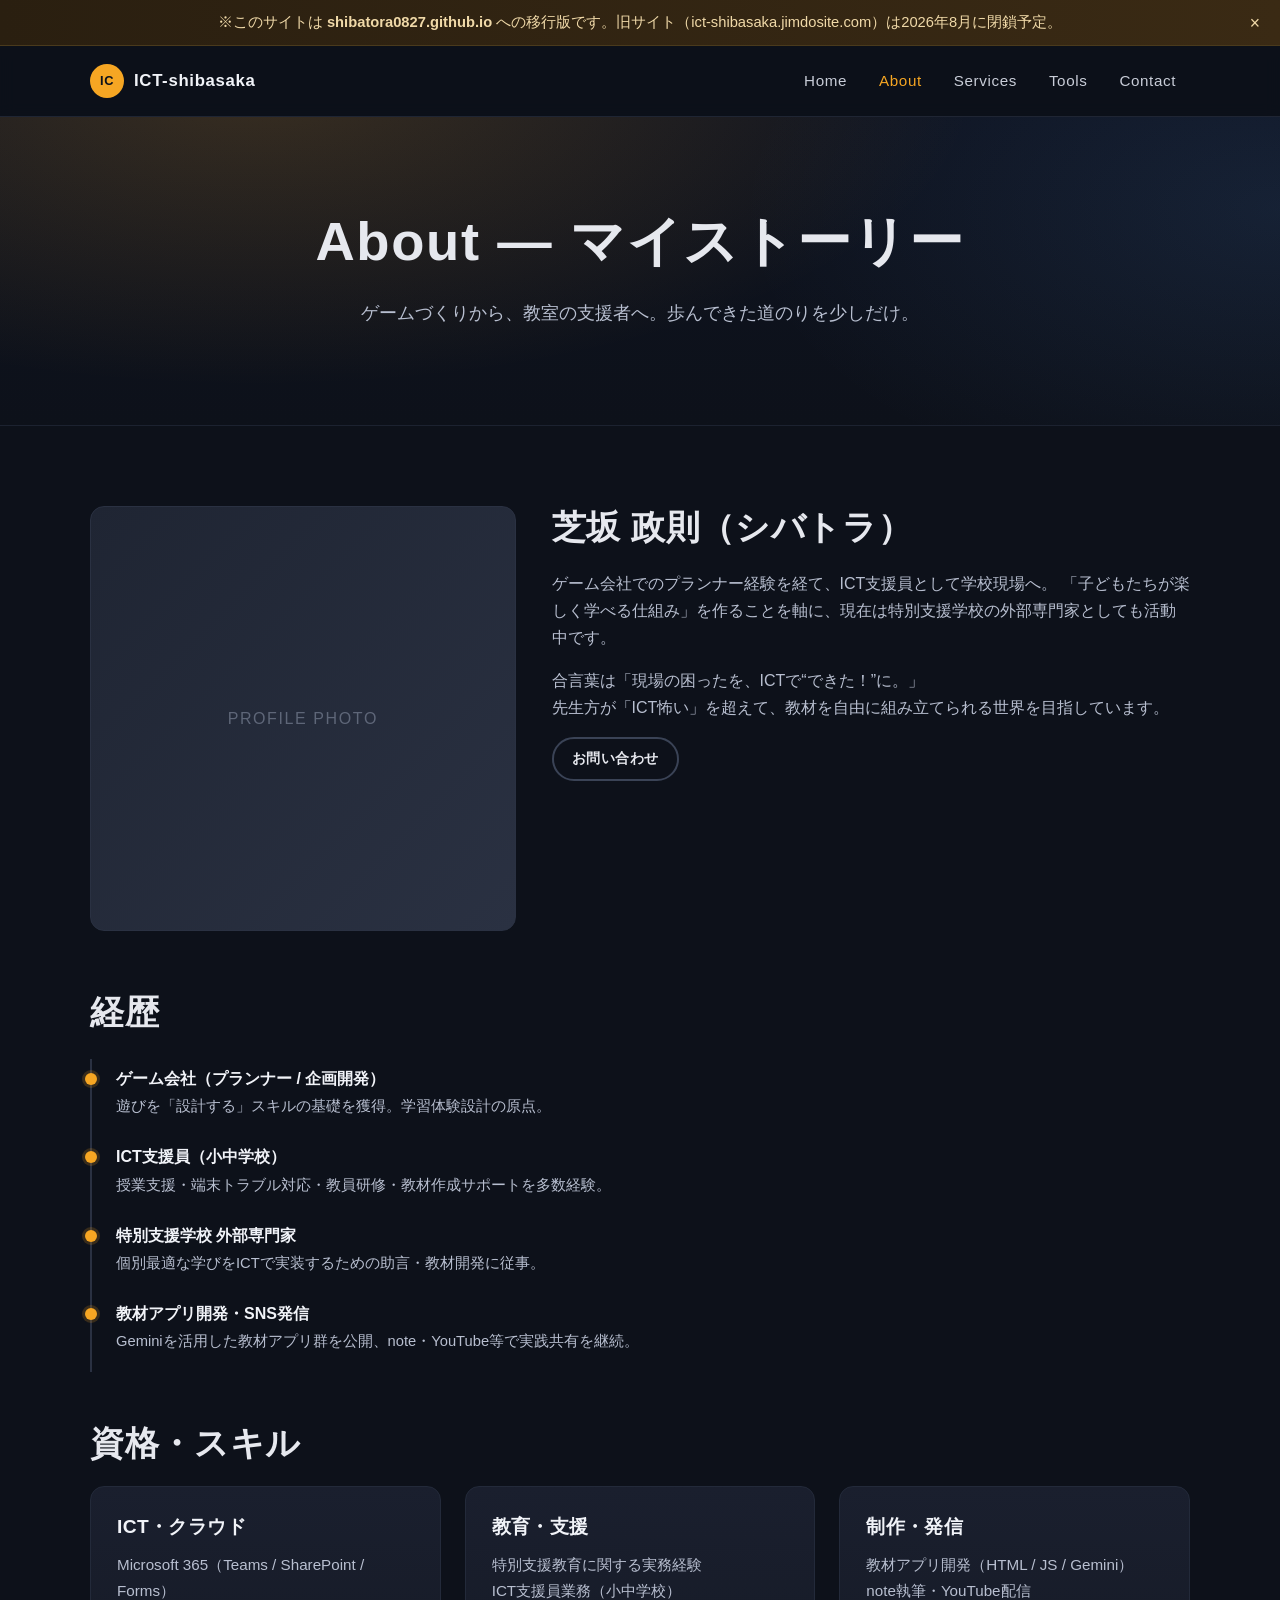
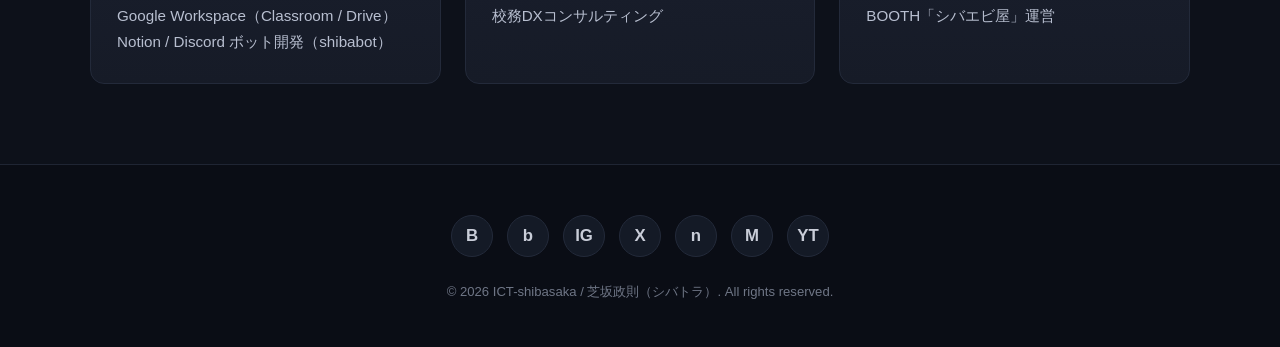
==== about.html @ a2e8f22e "Initial commit" ====
<!DOCTYPE html>
<html lang="ja">
<head>
<meta charset="UTF-8">
<meta name="viewport" content="width=device-width, initial-scale=1.0">
<meta name="description" content="芝坂政則（シバトラ）プロフィール — ゲーム会社からICT支援員、特別支援学校外部専門家へ。">
<meta name="theme-color" content="#0d111a">
<title>About — ICT-shibasaka</title>
<link rel="stylesheet" href="assets/css/main.css">
<link rel="icon" type="image/png" href="assets/images/logo.png">
</head>
<body>

<div class="migration-banner" role="region" aria-label="サイト移行のお知らせ">
  ※このサイトは <strong>shibatora0827.github.io</strong> への移行版です。旧サイト（ict-shibasaka.jimdosite.com）は2026年8月に閉鎖予定。
  <button class="migration-banner__close" aria-label="閉じる" type="button">&times;</button>
</div>

<header class="site-header">
  <div class="container site-header__inner">
    <a class="brand" href="index.html">
      <span class="brand__mark">IC</span>
      <span>ICT-shibasaka</span>
    </a>
    <button class="nav-toggle" aria-label="メニューを開く" aria-expanded="false" type="button">≡ Menu</button>
    <nav class="nav" aria-label="サイトナビゲーション">
      <a href="index.html">Home</a>
      <a href="about.html">About</a>
      <a href="services.html">Services</a>
      <a href="tools.html">Tools</a>
      <a href="contact.html">Contact</a>
    </nav>
  </div>
</header>

<main>

  <section class="hero" style="padding:90px 0 60px;">
    <div class="container hero__inner">
      <h1>About — マイストーリー</h1>
      <p class="hero__lead">ゲームづくりから、教室の支援者へ。歩んできた道のりを少しだけ。</p>
    </div>
  </section>

  <section class="section">
    <div class="container">

      <div class="profile">
        <div class="profile__photo" aria-hidden="true">
          PROFILE PHOTO
        </div>
        <div>
          <h2>芝坂 政則（シバトラ）</h2>
          <p style="color:#b8bfd0;">
            ゲーム会社でのプランナー経験を経て、ICT支援員として学校現場へ。
            「子どもたちが楽しく学べる仕組み」を作ることを軸に、現在は特別支援学校の外部専門家としても活動中です。
          </p>
          <p style="color:#b8bfd0;">
            合言葉は「現場の困ったを、ICTで“できた！”に。」<br>
            先生方が「ICT怖い」を超えて、教材を自由に組み立てられる世界を目指しています。
          </p>
          <a class="btn btn--ghost btn--small" href="contact.html">お問い合わせ</a>
        </div>
      </div>

      <h2 style="margin-top:60px;">経歴</h2>
      <ul class="timeline">
        <li>
          <strong>ゲーム会社（プランナー / 企画開発）</strong>
          <span>遊びを「設計する」スキルの基礎を獲得。学習体験設計の原点。</span>
        </li>
        <li>
          <strong>ICT支援員（小中学校）</strong>
          <span>授業支援・端末トラブル対応・教員研修・教材作成サポートを多数経験。</span>
        </li>
        <li>
          <strong>特別支援学校 外部専門家</strong>
          <span>個別最適な学びをICTで実装するための助言・教材開発に従事。</span>
        </li>
        <li>
          <strong>教材アプリ開発・SNS発信</strong>
          <span>Geminiを活用した教材アプリ群を公開、note・YouTube等で実践共有を継続。</span>
        </li>
      </ul>

      <h2 style="margin-top:50px;">資格・スキル</h2>
      <div class="features" style="margin-top:8px;">
        <article class="card">
          <h3>ICT・クラウド</h3>
          <p>Microsoft 365（Teams / SharePoint / Forms）<br>Google Workspace（Classroom / Drive）<br>Notion / Discord ボット開発（shibabot）</p>
        </article>
        <article class="card">
          <h3>教育・支援</h3>
          <p>特別支援教育に関する実務経験<br>ICT支援員業務（小中学校）<br>校務DXコンサルティング</p>
        </article>
        <article class="card">
          <h3>制作・発信</h3>
          <p>教材アプリ開発（HTML / JS / Gemini）<br>note執筆・YouTube配信<br>BOOTH「シバエビ屋」運営</p>
        </article>
      </div>

    </div>
  </section>

</main>

<footer class="site-footer">
  <div class="container">
    <div class="social" aria-label="SNSリンク">
      <a href="https://shibaebi.booth.pm/" target="_blank" rel="noopener" aria-label="BOOTH（シバエビ屋）" title="BOOTH">B</a>
      <!-- TODO: URL設定 -->
      <a href="#" aria-label="BASE" title="BASE">b</a>
      <a href="https://instagram.com/shiba_ict_support" target="_blank" rel="noopener" aria-label="Instagram" title="Instagram">IG</a>
      <a href="https://x.com/sibatora0827" target="_blank" rel="noopener" aria-label="X（旧Twitter）" title="X">X</a>
      <!-- TODO: URL設定 -->
      <a href="#" aria-label="note" title="note">n</a>
      <!-- TODO: URL設定 -->
      <a href="#" aria-label="メルカリ" title="メルカリ">M</a>
      <a href="https://www.youtube.com/channel/UCU5ggiWpP4ydXI0qMTpCrCA" target="_blank" rel="noopener" aria-label="YouTube" title="YouTube">YT</a>
    </div>
    <p class="copy">&copy; 2026 ICT-shibasaka / 芝坂政則（シバトラ）. All rights reserved.</p>
  </div>
</footer>

<script src="assets/js/main.js"></script>
</body>
</html>
---- assets/css/main.css ----
/* =========================================================
   ICT-shibasaka — main.css
   Dark theme, navy/black palette with amber accent.
   HTML5UP Solid State + Forty inspired (independent implementation).
   ========================================================= */

/* ---------- Reset & base ---------- */
*, *::before, *::after { box-sizing: border-box; }

html { scroll-behavior: smooth; }

body {
  margin: 0;
  font-family: "Helvetica Neue", "Hiragino Kaku Gothic ProN", "Yu Gothic", "Meiryo", sans-serif;
  font-size: 16px;
  line-height: 1.7;
  color: #e6e8ee;
  background: #0d111a;
  -webkit-font-smoothing: antialiased;
  text-rendering: optimizeLegibility;
}

img { max-width: 100%; height: auto; display: block; }

a { color: #f6a623; text-decoration: none; transition: color .2s ease; }
a:hover { color: #ffc56b; }

h1, h2, h3, h4 { line-height: 1.3; margin: 0 0 .6em; font-weight: 700; letter-spacing: .02em; }
h1 { font-size: clamp(1.9rem, 4.4vw, 3rem); }
h2 { font-size: clamp(1.5rem, 3.2vw, 2.1rem); }
h3 { font-size: 1.2rem; }

p { margin: 0 0 1em; }

/* ---------- Layout container ---------- */
.container {
  width: min(1100px, 92%);
  margin-inline: auto;
}

.section {
  padding: 80px 0;
}
.section--tight { padding: 48px 0; }

.section-title {
  text-align: center;
  margin-bottom: 1.4em;
}
.section-title small {
  display: block;
  color: #f6a623;
  font-size: .85rem;
  letter-spacing: .35em;
  text-transform: uppercase;
  margin-bottom: .4em;
}

/* ---------- Migration banner ---------- */
.migration-banner {
  background: linear-gradient(90deg, #2a1f10 0%, #3a2a14 100%);
  border-bottom: 1px solid #4a3a1c;
  color: #f0d9a8;
  font-size: .92rem;
  padding: 10px 16px;
  position: relative;
  text-align: center;
}
.migration-banner__close {
  position: absolute;
  right: 12px;
  top: 50%;
  transform: translateY(-50%);
  background: transparent;
  color: #f0d9a8;
  border: 0;
  font-size: 1.1rem;
  cursor: pointer;
  padding: 4px 8px;
  border-radius: 4px;
}
.migration-banner__close:hover { background: rgba(255,255,255,.08); }

/* ---------- Header / nav ---------- */
.site-header {
  position: sticky;
  top: 0;
  z-index: 50;
  background: rgba(13, 17, 26, .92);
  backdrop-filter: blur(8px);
  border-bottom: 1px solid #1f2533;
}
.site-header__inner {
  display: flex;
  align-items: center;
  justify-content: space-between;
  padding: 14px 0;
}
.brand {
  display: flex;
  align-items: center;
  gap: 10px;
  font-weight: 700;
  letter-spacing: .04em;
  color: #f1f3f8;
  font-size: 1.05rem;
}
.brand__mark {
  width: 34px; height: 34px;
  border-radius: 50%;
  background: #f6a623;
  color: #0d111a;
  display: grid;
  place-items: center;
  font-size: .8rem;
  font-weight: 800;
}
.brand:hover { color: #ffffff; }

.nav { display: flex; gap: 4px; }
.nav a {
  color: #c9cdd8;
  padding: 8px 14px;
  border-radius: 6px;
  font-size: .95rem;
  letter-spacing: .04em;
}
.nav a:hover { background: #1f2533; color: #ffffff; }
.nav a.active { color: #f6a623; }

.nav-toggle {
  display: none;
  background: transparent;
  border: 1px solid #2a3142;
  color: #e6e8ee;
  padding: 8px 12px;
  border-radius: 6px;
  cursor: pointer;
}

@media (max-width: 720px) {
  .nav {
    position: absolute;
    top: 100%;
    right: 4%;
    flex-direction: column;
    background: #141a26;
    border: 1px solid #1f2533;
    border-radius: 10px;
    padding: 8px;
    min-width: 180px;
    box-shadow: 0 12px 30px rgba(0,0,0,.4);
    display: none;
  }
  .nav.is-open { display: flex; }
  .nav-toggle { display: inline-block; }
}

/* ---------- Hero ---------- */
.hero {
  position: relative;
  padding: 120px 0 100px;
  background:
    radial-gradient(1200px 500px at 20% -10%, rgba(246,166,35,.18), transparent 60%),
    radial-gradient(900px 500px at 100% 30%, rgba(96,165,250,.10), transparent 60%),
    linear-gradient(180deg, #0e1320 0%, #0d111a 100%);
  border-bottom: 1px solid #1c2230;
}
.hero__inner {
  text-align: center;
}
.hero h1 {
  font-size: clamp(2.1rem, 5vw, 3.4rem);
  letter-spacing: .03em;
  margin-bottom: .35em;
}
.hero__lead {
  font-size: clamp(1rem, 1.6vw, 1.15rem);
  color: #b8bfd0;
  max-width: 660px;
  margin: 0 auto 2em;
}
.hero__cta {
  display: inline-flex;
  flex-wrap: wrap;
  gap: 14px;
  justify-content: center;
}

/* ---------- Buttons ---------- */
.btn {
  display: inline-block;
  padding: 12px 26px;
  border-radius: 999px;
  font-weight: 700;
  letter-spacing: .04em;
  font-size: .95rem;
  border: 2px solid transparent;
  transition: transform .15s ease, background .2s ease, color .2s ease, border-color .2s ease;
  cursor: pointer;
}
.btn--primary {
  background: #f6a623;
  color: #0d111a;
}
.btn--primary:hover { background: #ffc56b; color: #0d111a; transform: translateY(-1px); }
.btn--ghost {
  background: transparent;
  color: #e6e8ee;
  border-color: #3a4356;
}
.btn--ghost:hover { border-color: #f6a623; color: #f6a623; }
.btn--small { padding: 8px 18px; font-size: .85rem; }

/* ---------- Cards / features grid ---------- */
.features {
  display: grid;
  grid-template-columns: repeat(auto-fit, minmax(260px, 1fr));
  gap: 24px;
}
.card {
  background: linear-gradient(180deg, #1a1f2e 0%, #161b27 100%);
  border: 1px solid #232a3a;
  border-radius: 14px;
  padding: 28px 26px;
  transition: transform .2s ease, border-color .2s ease, box-shadow .2s ease;
}
.card:hover {
  transform: translateY(-3px);
  border-color: #f6a623;
  box-shadow: 0 12px 30px rgba(0,0,0,.35);
}
.card__icon {
  width: 56px; height: 56px;
  border-radius: 12px;
  background: rgba(246,166,35,.12);
  color: #f6a623;
  display: grid;
  place-items: center;
  font-size: 1.6rem;
  margin-bottom: 14px;
}
.card h3 { color: #f1f3f8; }
.card p { color: #b8bfd0; margin-bottom: 0; font-size: .95rem; }

/* ---------- Highlights ---------- */
.highlights {
  display: grid;
  grid-template-columns: repeat(auto-fit, minmax(220px, 1fr));
  gap: 18px;
  margin-top: 30px;
}
.highlight {
  background: #131826;
  border-left: 3px solid #f6a623;
  border-radius: 6px;
  padding: 18px 20px;
}
.highlight strong {
  display: block;
  font-size: 1.6rem;
  color: #f6a623;
  margin-bottom: 4px;
}
.highlight span {
  color: #b8bfd0;
  font-size: .9rem;
}

/* ---------- Profile / about ---------- */
.profile {
  display: grid;
  grid-template-columns: 1fr 1.5fr;
  gap: 36px;
  align-items: start;
}
@media (max-width: 760px) { .profile { grid-template-columns: 1fr; } }

.profile__photo {
  background: linear-gradient(135deg, #1f2533 0%, #2a3142 100%);
  border: 1px solid #2a3142;
  border-radius: 14px;
  aspect-ratio: 1 / 1;
  display: grid;
  place-items: center;
  color: #5e6678;
  font-size: 1rem;
  letter-spacing: .1em;
}

.timeline {
  list-style: none;
  padding: 0;
  margin: 1.5em 0 0;
  border-left: 2px solid #2a3142;
}
.timeline li {
  position: relative;
  padding: 6px 0 18px 24px;
}
.timeline li::before {
  content: "";
  position: absolute;
  left: -7px; top: 14px;
  width: 12px; height: 12px;
  background: #f6a623;
  border-radius: 50%;
  box-shadow: 0 0 0 3px rgba(246,166,35,.18);
}
.timeline li strong { display: block; color: #f1f3f8; }
.timeline li span { color: #b8bfd0; font-size: .92rem; }

/* ---------- Services ---------- */
.service-block {
  display: grid;
  grid-template-columns: 1fr 2fr;
  gap: 28px;
  background: #131826;
  border: 1px solid #232a3a;
  border-radius: 14px;
  padding: 28px;
  margin-bottom: 22px;
}
@media (max-width: 760px) { .service-block { grid-template-columns: 1fr; } }
.service-block h3 { color: #f6a623; margin-bottom: .4em; }
.service-block ul { padding-left: 1.2em; color: #c9cdd8; }
.service-block li { margin: 4px 0; }

.price-tag {
  display: inline-block;
  background: rgba(246,166,35,.12);
  color: #f6a623;
  padding: 4px 12px;
  border-radius: 999px;
  font-size: .85rem;
  font-weight: 700;
  margin-top: 8px;
}

/* ---------- Contact form ---------- */
.contact-form {
  display: grid;
  gap: 14px;
  max-width: 620px;
  margin-inline: auto;
}
.contact-form label {
  display: block;
  color: #c9cdd8;
  font-size: .9rem;
  margin-bottom: 6px;
}
.contact-form input,
.contact-form textarea {
  width: 100%;
  background: #131826;
  border: 1px solid #2a3142;
  border-radius: 8px;
  color: #e6e8ee;
  padding: 12px 14px;
  font-family: inherit;
  font-size: .98rem;
  transition: border-color .15s ease, box-shadow .15s ease;
}
.contact-form input:focus,
.contact-form textarea:focus {
  outline: none;
  border-color: #f6a623;
  box-shadow: 0 0 0 3px rgba(246,166,35,.18);
}
.contact-form textarea { min-height: 160px; resize: vertical; }
.contact-form .btn { justify-self: start; }

.contact-alt {
  text-align: center;
  margin-top: 32px;
  color: #b8bfd0;
  font-size: .92rem;
}

/* ---------- Footer ---------- */
.site-footer {
  background: #0a0d15;
  border-top: 1px solid #1f2533;
  padding: 50px 0 30px;
  color: #98a0b0;
  font-size: .9rem;
  text-align: center;
}
.social {
  display: flex;
  justify-content: center;
  gap: 14px;
  margin-bottom: 24px;
  flex-wrap: wrap;
}
.social a {
  width: 42px; height: 42px;
  border-radius: 50%;
  background: #141a26;
  border: 1px solid #232a3a;
  color: #c9cdd8;
  display: grid;
  place-items: center;
  font-size: 1.05rem;
  font-weight: 700;
  transition: all .2s ease;
}
.social a:hover {
  background: #f6a623;
  color: #0d111a;
  border-color: #f6a623;
  transform: translateY(-2px);
}
.site-footer .copy {
  color: #6f7686;
  font-size: .82rem;
}

/* ---------- Utility ---------- */
.text-center { text-align: center; }
.mt-2 { margin-top: 1.2em; }
.mt-3 { margin-top: 2em; }
.is-hidden { display: none !important; }
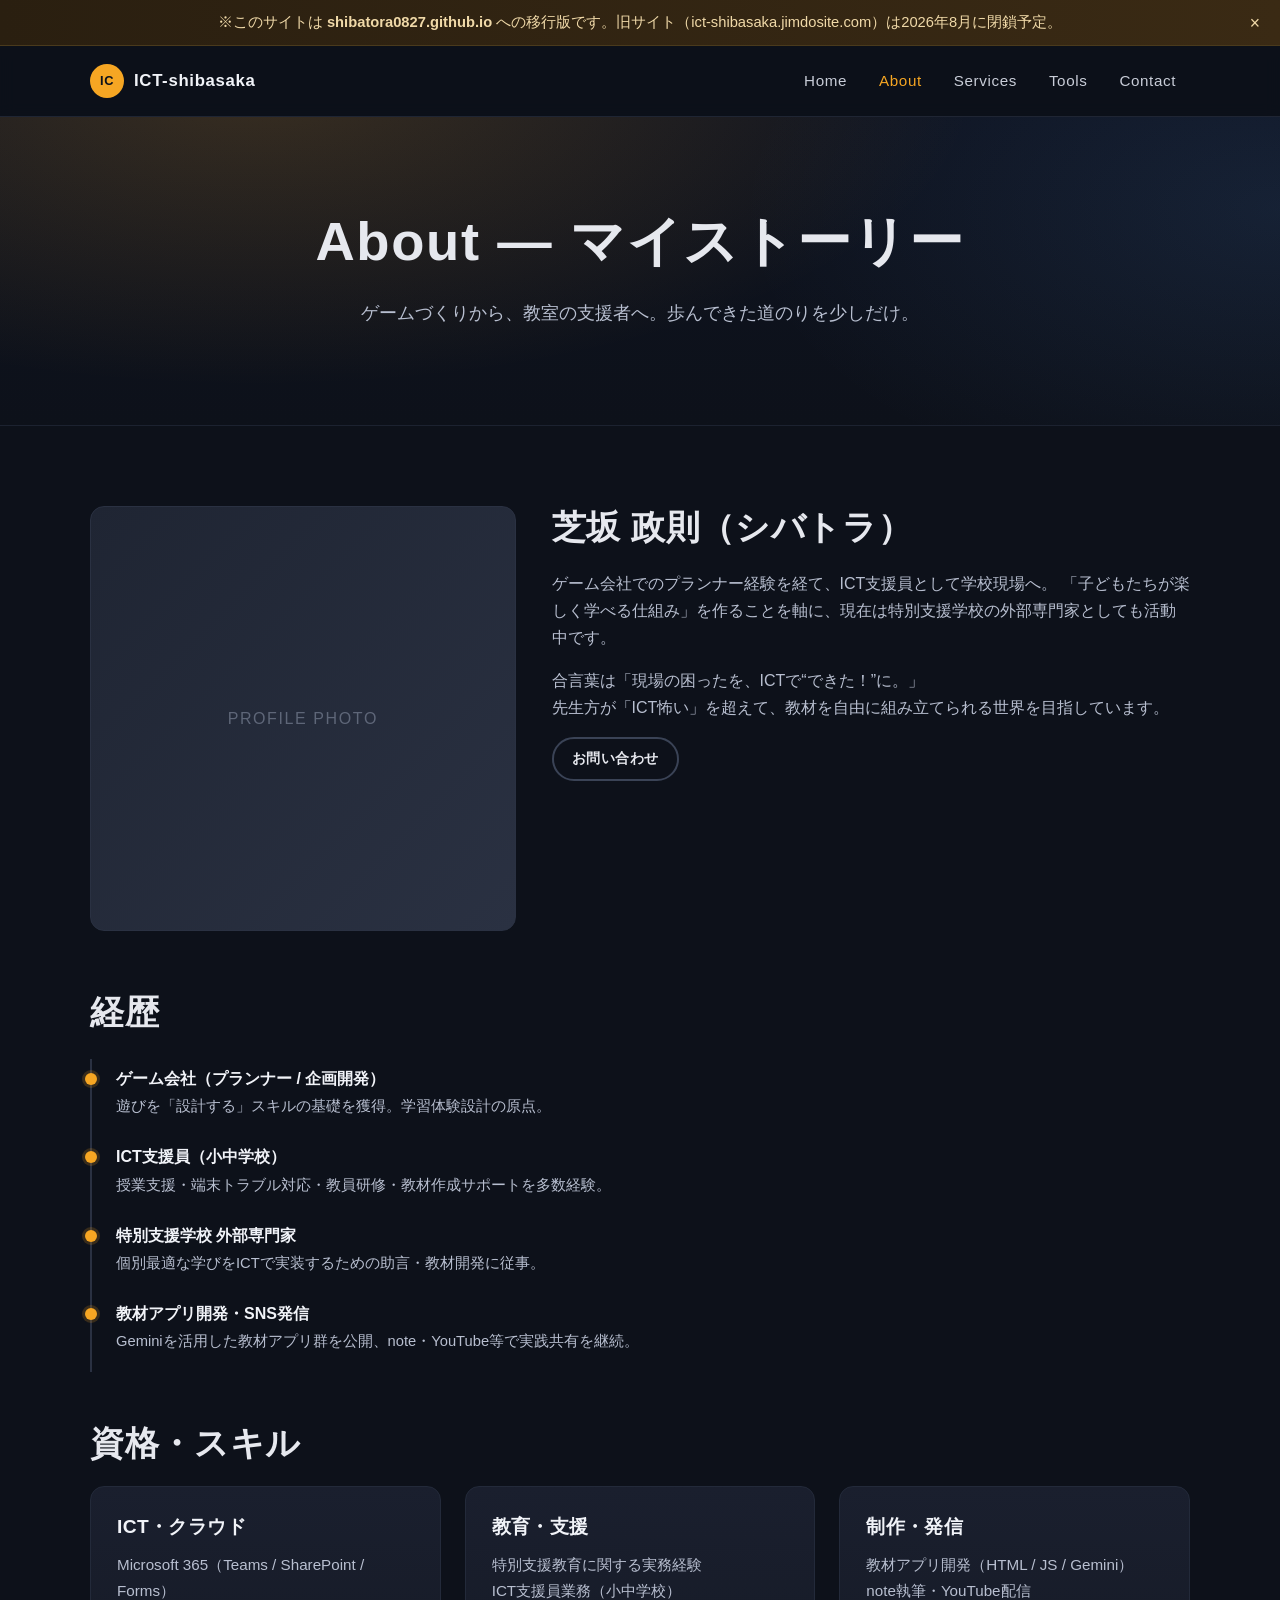
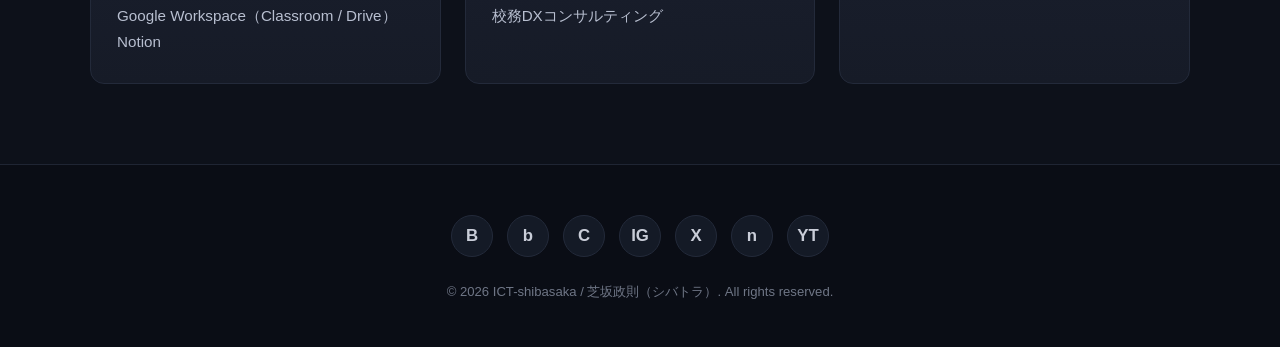
==== commit 51744abc: "chore: shibabot/シバエビ屋運営の言及と自作ソフトウェアセクションを削除、SNS／販売チャネルリンク（note・BASE・ココナラ等）を整備" ====
--- a/about.html
+++ b/about.html
@@ -87,7 +87,7 @@
       <div class="features" style="margin-top:8px;">
         <article class="card">
           <h3>ICT・クラウド</h3>
-          <p>Microsoft 365（Teams / SharePoint / Forms）<br>Google Workspace（Classroom / Drive）<br>Notion / Discord ボット開発（shibabot）</p>
+          <p>Microsoft 365（Teams / SharePoint / Forms）<br>Google Workspace（Classroom / Drive）<br>Notion</p>
         </article>
         <article class="card">
           <h3>教育・支援</h3>
@@ -95,7 +95,7 @@
         </article>
         <article class="card">
           <h3>制作・発信</h3>
-          <p>教材アプリ開発（HTML / JS / Gemini）<br>note執筆・YouTube配信<br>BOOTH「シバエビ屋」運営</p>
+          <p>教材アプリ開発（HTML / JS / Gemini）<br>note執筆・YouTube配信</p>
         </article>
       </div>
 
@@ -108,15 +108,12 @@
   <div class="container">
     <div class="social" aria-label="SNSリンク">
       <a href="https://shibaebi.booth.pm/" target="_blank" rel="noopener" aria-label="BOOTH（シバエビ屋）" title="BOOTH">B</a>
-      <!-- TODO: URL設定 -->
-      <a href="#" aria-label="BASE" title="BASE">b</a>
-      <a href="https://instagram.com/shiba_ict_support" target="_blank" rel="noopener" aria-label="Instagram" title="Instagram">IG</a>
-      <a href="https://x.com/sibatora0827" target="_blank" rel="noopener" aria-label="X（旧Twitter）" title="X">X</a>
-      <!-- TODO: URL設定 -->
-      <a href="#" aria-label="note" title="note">n</a>
-      <!-- TODO: URL設定 -->
-      <a href="#" aria-label="メルカリ" title="メルカリ">M</a>
-      <a href="https://www.youtube.com/channel/UCU5ggiWpP4ydXI0qMTpCrCA" target="_blank" rel="noopener" aria-label="YouTube" title="YouTube">YT</a>
+      <a href="https://shibaba0827.base.shop/" target="_blank" rel="noopener" aria-label="BASE" title="BASE">b</a>
+      <a href="https://coconala.com/users/6069623" target="_blank" rel="noopener" aria-label="ココナラ（シバサカ）" title="ココナラ">C</a>
+      <a href="https://www.instagram.com/shiba_ict_support/?hl=ja" target="_blank" rel="noopener" aria-label="Instagram" title="Instagram">IG</a>
+      <a href="https://x.com/shibaba0827" target="_blank" rel="noopener" aria-label="X（旧Twitter）" title="X">X</a>
+      <a href="https://note.com/shibababa0827" target="_blank" rel="noopener" aria-label="note" title="note">n</a>
+      <a href="https://www.youtube.com/@help-ICT-Teacher" target="_blank" rel="noopener" aria-label="YouTube" title="YouTube">YT</a>
     </div>
     <p class="copy">&copy; 2026 ICT-shibasaka / 芝坂政則（シバトラ）. All rights reserved.</p>
   </div>
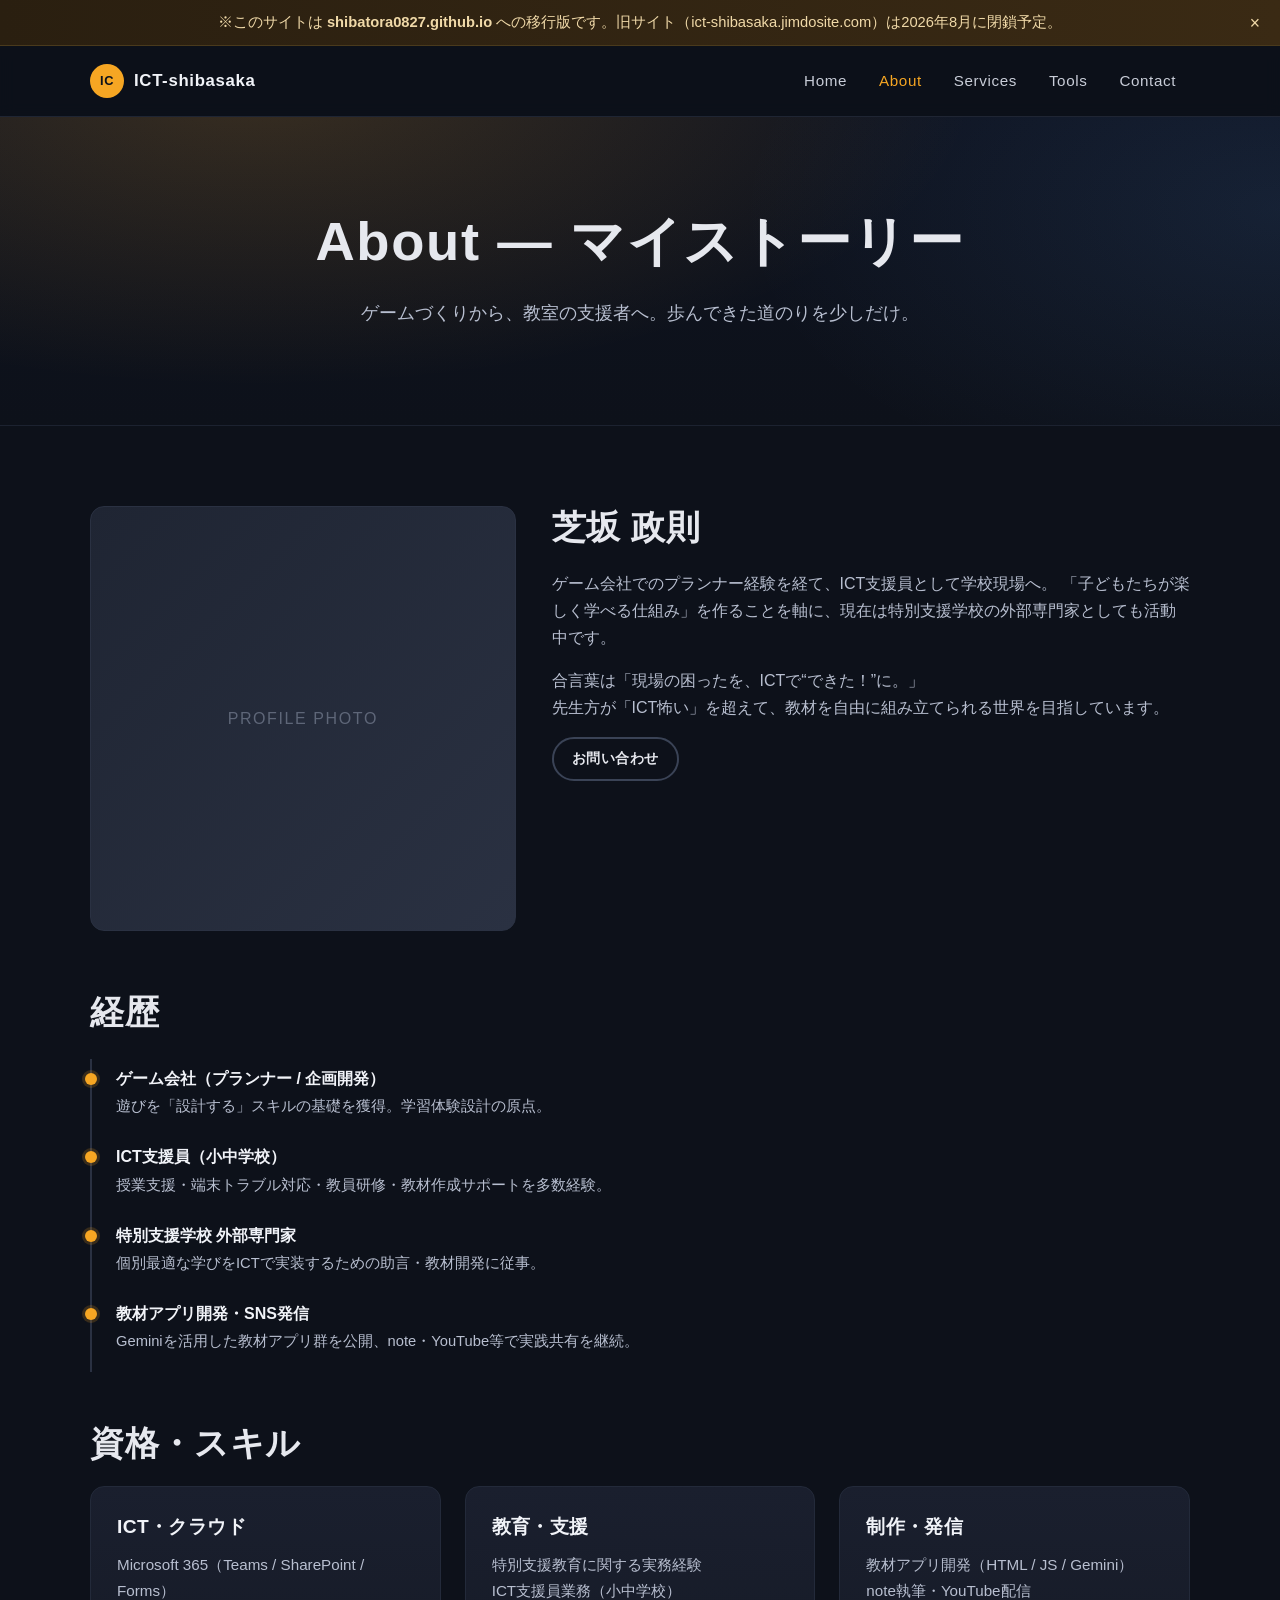
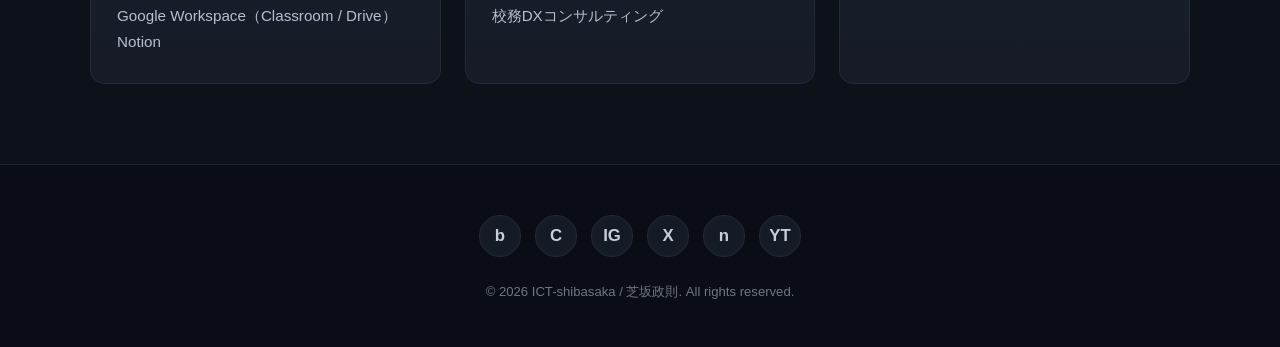
==== commit 3da9ef04: "chore: 仕事系HPから漏れていたシバトラ・BOOTH関連の言及を全削除（棲み分け徹底）" ====
--- a/about.html
+++ b/about.html
@@ -3,7 +3,7 @@
 <head>
 <meta charset="UTF-8">
 <meta name="viewport" content="width=device-width, initial-scale=1.0">
-<meta name="description" content="芝坂政則（シバトラ）プロフィール — ゲーム会社からICT支援員、特別支援学校外部専門家へ。">
+<meta name="description" content="芝坂政則プロフィール — ゲーム会社からICT支援員、特別支援学校外部専門家へ。">
 <meta name="theme-color" content="#0d111a">
 <title>About — ICT-shibasaka</title>
 <link rel="stylesheet" href="assets/css/main.css">
@@ -50,7 +50,7 @@
           PROFILE PHOTO
         </div>
         <div>
-          <h2>芝坂 政則（シバトラ）</h2>
+          <h2>芝坂 政則</h2>
           <p style="color:#b8bfd0;">
             ゲーム会社でのプランナー経験を経て、ICT支援員として学校現場へ。
             「子どもたちが楽しく学べる仕組み」を作ることを軸に、現在は特別支援学校の外部専門家としても活動中です。
@@ -107,7 +107,6 @@
 <footer class="site-footer">
   <div class="container">
     <div class="social" aria-label="SNSリンク">
-      <a href="https://shibaebi.booth.pm/" target="_blank" rel="noopener" aria-label="BOOTH（シバエビ屋）" title="BOOTH">B</a>
       <a href="https://shibaba0827.base.shop/" target="_blank" rel="noopener" aria-label="BASE" title="BASE">b</a>
       <a href="https://coconala.com/users/6069623" target="_blank" rel="noopener" aria-label="ココナラ（シバサカ）" title="ココナラ">C</a>
       <a href="https://www.instagram.com/shiba_ict_support/?hl=ja" target="_blank" rel="noopener" aria-label="Instagram" title="Instagram">IG</a>
@@ -115,7 +114,7 @@
       <a href="https://note.com/shibababa0827" target="_blank" rel="noopener" aria-label="note" title="note">n</a>
       <a href="https://www.youtube.com/@help-ICT-Teacher" target="_blank" rel="noopener" aria-label="YouTube" title="YouTube">YT</a>
     </div>
-    <p class="copy">&copy; 2026 ICT-shibasaka / 芝坂政則（シバトラ）. All rights reserved.</p>
+    <p class="copy">&copy; 2026 ICT-shibasaka / 芝坂政則. All rights reserved.</p>
   </div>
 </footer>
 
